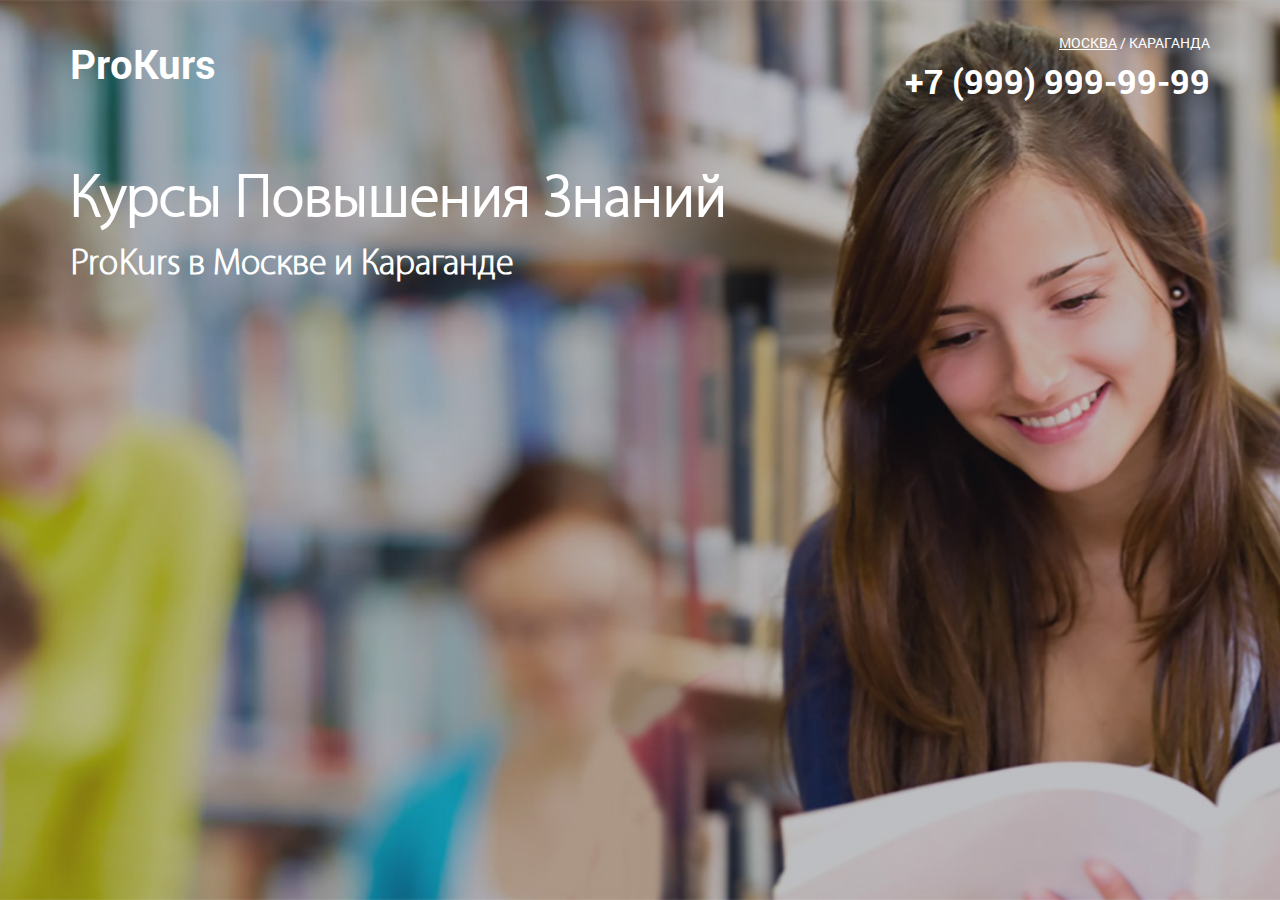
==== index.html @ 92098054 "Commen Project02" ====
<!DOCTYPE html>
<html>
<head>

	<meta charset="utf-8" />

	<title>Заголовок</title>
	<meta content="" name="description" />
	<link rel="shortcut icon" href="favicon.png" />

	<meta http-equiv="X-UA-Compatible" content="IE=edge" />
	<meta name="viewport" content="width=device-width, initial-scale=1.0" />

	<link rel="stylesheet" href="libs/bootstrap/bootstrap-grid-3.3.2.min.css" />
	<link rel="stylesheet" href="libs/myFonts/stylesheet.css" />
	<link rel="stylesheet" href="css/fonts.css" />
	<link rel="stylesheet" href="css/main.css" />
	<link rel="stylesheet" href="css/media.css" />

</head>
<body>

	<header>
		<div class="container">
			<div class="row">
				<div class="top_line">
					<div class="col-md-6 col-sm-6">
						<div class="logo">ProKurs</div>
					</div>
					<div class="col-md-6 col-sm-6">
						<div class="top_phone">
							<div class="wrapper">
								<div class="tabs">
									<span class="tab">Москва</span> /
									<span class="tab">Караганда</span>
								</div>
								<div class="tab_content">
									<div class="tab_item">+7 (999) 999-99-99</div>
									<div class="tab_item">+7 (888) 888-88-88</div>
								</div>
							</div>
						</div>
					</div>
				</div>
			</div>
			<div class="row">
				<div class="top_header">
					<div class="col-md-12">
						<h1>Курсы Повышения Знаний</h1>
						<h2>ProKurs в Москве и Караганде</h2>
					</div>
				</div>
			</div>
		</div>
	</header>

	<div class="hidden"></div>

	<!--[if lt IE 9]>
	<script src="libs/html5shiv/es5-shim.min.js"></script>
	<script src="libs/html5shiv/html5shiv.min.js"></script>
	<script src="libs/html5shiv/html5shiv-printshiv.min.js"></script>
	<script src="libs/respond/respond.min.js"></script>
<![endif]-->

<script src="libs/jquery/jquery-1.11.2.min.js"></script>
<script src="libs/modernizr/modernizr.js"></script>

<script src="js/common.js"></script>

<!-- Yandex.Metrika counter --><!-- /Yandex.Metrika counter -->
<!-- Google Analytics counter --><!-- /Google Analytics counter -->

</body>
</html>
---- libs/myFonts/stylesheet.css ----
@font-face {
	font-family: 'myFont';
	src: url('myfont-webfont.woff2') format('woff2'),
	url('myfont-webfont.woff') format('woff');
	font-weight: normal;
	font-style: normal;

}
.my {
	font-family: "myFont";
	font-size: 100px;
	display: inline-block;
	font-style: normal;
	text-rendering: auto;
	-webkit-font-smoothing: antialised;
	-moz-osx-font-smoothing: grayscale;
}
.my.my_a::before {
	content: 'a';
}
.my.my_b::before {
	content: 'b';
}
.my.my_c::before {
	content: 'c';
}
.my.my_d::before {
	content: 'd';
}
.my.my_e::before {
	content: 'e';
}
.my.my_f::before {
	content: 'f';
}
.my.my_g::before {
	content: 'g';
}
.my.my_h::before {
	content: 'h';
}
.my.my_i::before {
	content: 'i';
}
.my.my_j::before {
	content: 'j';
}
---- css/fonts.css ----
@font-face {
  font-family: "RobotoRegular";
  font-style: normal;
  font-weight: normal;
  src: url("../fonts/RobotoRegular/RobotoRegular.eot?#iefix") format("embedded-opentype"), url("../fonts/RobotoRegular/RobotoRegular.woff") format("woff"), url("../fonts/RobotoRegular/RobotoRegular.ttf") format("truetype"); }

@font-face {
  font-family: "RobotoBold";
  font-style: normal;
  font-weight: normal;
  src: url("../fonts/RobotoBold/RobotoBold.eot?#iefix") format("embedded-opentype"), url("../fonts/RobotoBold/RobotoBold.woff") format("woff"), url("../fonts/RobotoBold/RobotoBold.ttf") format("truetype"); }

@font-face {
  font-family: "CleanvertisingLight";
  font-style: normal;
  font-weight: normal;
  src: url("../fonts/CleanvertisingLight/CleanvertisingLight.eot?#iefix") format("embedded-opentype"), url("../fonts/CleanvertisingLight/CleanvertisingLight.woff") format("woff"), url("../fonts/CleanvertisingLight/CleanvertisingLight.ttf") format("truetype"); }

@font-face {
  font-family: "BadScriptRegular";
  font-style: normal;
  font-weight: normal;
  src: url("../fonts/BadScriptRegular/BadScriptRegular.eot?#iefix") format("embedded-opentype"), url("../fonts/BadScriptRegular/BadScriptRegular.woff") format("woff"), url("../fonts/BadScriptRegular/BadScriptRegular.ttf") format("truetype"); }
---- css/main.css ----
body {
  font-family: "RobotoRegular", sans-serif;
  color: #333;
  font-weight: normal;
  font-size: 14px;
  min-width: 320px;
  position: relative;
  line-height: 1.6;
  -webkit-font-smoothing: antialised;
}

h1 {
  color: #fff;
  font-size: 60px;
  line-height: 56px;
  font-weight: bold;
  font-family: "CleanvertisingLight", sans-serif;
  margin: 0;
}

section {
  padding: 58px 0 68px;
}

section.s_dark h2, section.s_dark h3, section.s_dark p {
  color: #fff;
}

section h2 {
  color: #003469;
  font-size: 50px;
  line-height: 56px;
  font-size: 50px;
  margin-bottom: 50px;
}

body input:focus:required:invalid,
body textarea:focus:required:invalid {
  color: red;
}

body input:required:valid,
body textarea:required:valid {
  color: green;
}

.hidden {
  display: none;
}

header {
  min-height: 640px;
  background-image: url(../img/top_bg.jpg);
  background-position: top center;
  background-size: cover;
  color: #fff;
  padding-top: 32px;
}

.logo {
  font-size: 40px;
  font-family: "RobotoBold", sans-serif;
  font-weight: bold;
}

.top_phone {
  text-align: right;
}

.top_phone .wrapper .tab {
  text-transform: uppercase;
  cursor: pointer;
}

.top_phone .wrapper .active {
  text-decoration: underline;
}

.top_phone .tab_item {
  display: none;
  font-size: 34px;
  font-family: "RobotoBold", sans-sarif;
}

.top_phone .tab_item:first-child {
  display: block;
}

.top_header {
  margin-top: 60px;
}

.top_header h2 {
  margin: 10px 0 0;
  font-family: "CleanvertisingLight", sans-serif;
  font-size: 36px;
}
---- css/media.css ----
/*==========  Desktop First Method  ==========*/

/* Large Devices, Wide Screens */
@media only screen and (max-width : 1200px) {

}

/* Medium Devices, Desktops */
@media only screen and (max-width : 992px) {

}

/* Small Devices, Tablets */
@media only screen and (max-width : 768px) {
	.top_phone, .logo, .top_header h1, .top_header h2{
		text-align: center;
	}
	.logo{
		margin-bottom: 15px;
	}
	.top_phone .tab_item {
		font-size: 30px;
	}
}

/* Extra Small Devices, Phones */
@media only screen and (max-width : 480px) {
	.top_header {
		margin-top: 30px;
	}
	.top_header h1 {
		font-size: 50px;
		line-height: 50px;
	}
	.top_header h2{
		font-size: 28px;
	}
}

/* Custom, iPhone Retina */
@media only screen and (max-width : 320px) {
	
}


/*==========  Mobile First Method  ==========*/

/* Custom, iPhone Retina */
@media only screen and (min-width : 320px) {

}

/* Extra Small Devices, Phones */
@media only screen and (min-width : 480px) {

}

/* Small Devices, Tablets */
@media only screen and (min-width : 768px) {

}

/* Medium Devices, Desktops */
@media only screen and (min-width : 992px) {

}

 /* Large Devices, Wide Screens */
@media only screen and (min-width : 1200px) {

}
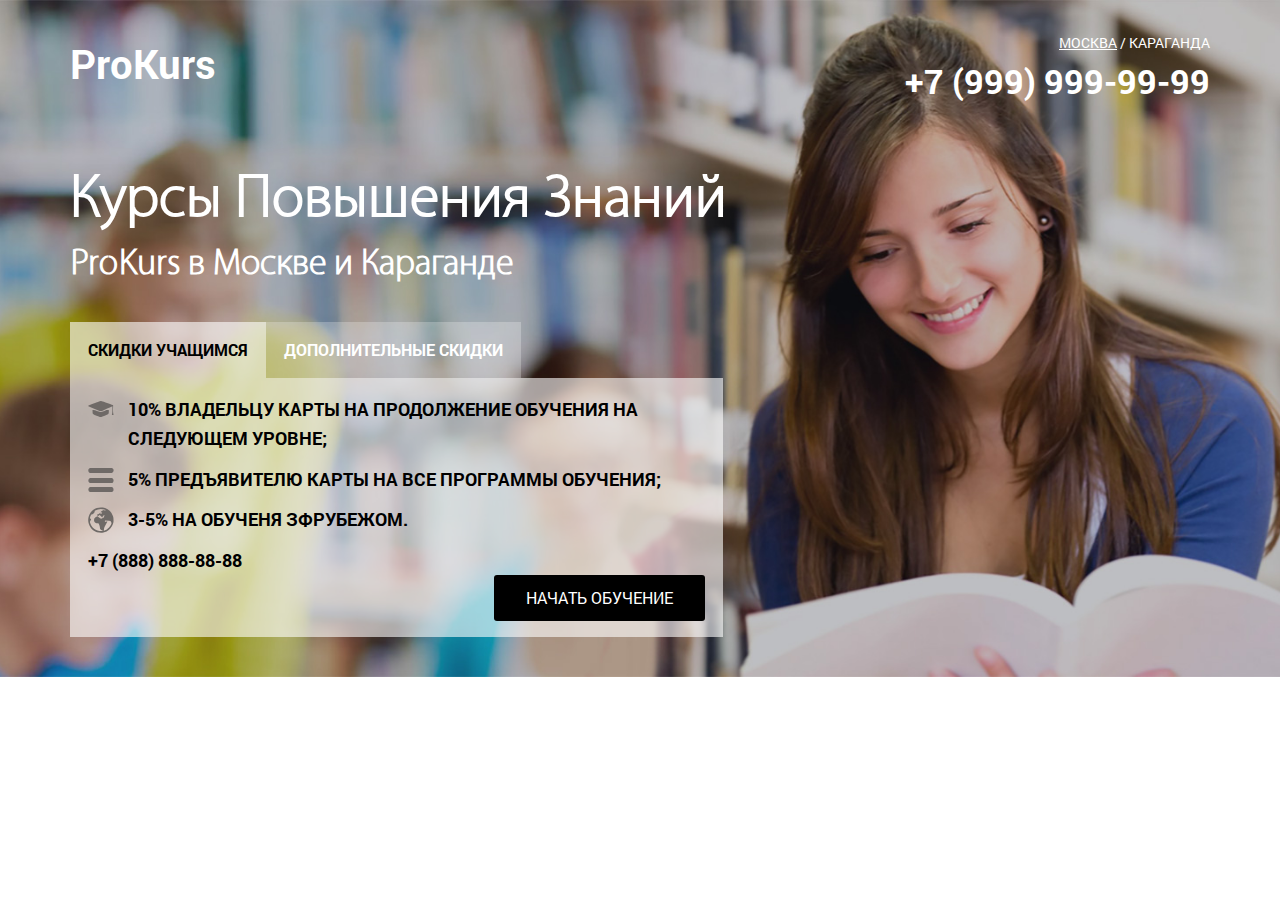
==== commit 4776e167: "Commen Project02" ====
--- a/index.html
+++ b/index.html
@@ -44,10 +44,33 @@
 				</div>
 			</div>
 			<div class="row">
-				<div class="top_header">
+				<div class="top_header clearfix">
 					<div class="col-md-12">
 						<h1>Курсы Повышения Знаний</h1>
 						<h2>ProKurs в Москве и Караганде</h2>
+					</div>
+				</div>
+				<div class="tabs_header clearfix">
+					<div class="col-md-7">
+						<div class="wrapper">
+							<div class="tabs clearfix">
+								<span class="tab">Скидки учащимся</span>
+								<span class="tab">Дополнительные скидки</span>
+							</div>
+							<div class="tab_content">
+								<div class="tab_item">
+									<ul>
+										<li><i class="my my_a"></i>10% владельцу карты на продолжение обучения на следующем уровне;</li>
+											<li><i class="my my_b"></i>5% предъявителю карты на все программы обучения;</li>
+											<li><i class="my my_c"></i>3-5% на обученя зфрубежом.</li>
+									</ul>
+								</div>
+								<div class="tab_item">+7 (888) 888-88-88</div>
+								<div class="button_wrap">
+									<a href="#" class="button">Начать обучение</a>
+								</div>
+							</div>
+						</div>
 					</div>
 				</div>
 			</div>
--- a/libs/myFonts/stylesheet.css
+++ b/libs/myFonts/stylesheet.css
@@ -14,6 +14,7 @@
 	text-rendering: auto;
 	-webkit-font-smoothing: antialised;
 	-moz-osx-font-smoothing: grayscale;
+	text-transform: none;
 }
 .my.my_a::before {
 	content: 'a';
--- a/css/main.css
+++ b/css/main.css
@@ -55,6 +55,7 @@
   background-size: cover;
   color: #fff;
   padding-top: 32px;
+  padding-bottom: 40px;
 }
 
 .logo {
@@ -65,6 +66,10 @@
 
 .top_phone {
   text-align: right;
+}
+
+.top_phone .tab_item:first-child {
+  display: block;
 }
 
 .top_phone .wrapper .tab {
@@ -82,10 +87,6 @@
   font-family: "RobotoBold", sans-sarif;
 }
 
-.top_phone .tab_item:first-child {
-  display: block;
-}
-
 .top_header {
   margin-top: 60px;
 }
@@ -95,3 +96,77 @@
   font-family: "CleanvertisingLight", sans-serif;
   font-size: 36px;
 }
+
+.tabs_header {
+  margin-top: 30px;
+}
+
+.tabs_header ul, .tabs_header li {
+  list-style-type: none;
+  margin: 0;
+  padding: 0;
+}
+
+.tabs_header li {
+  padding-left: 40px;
+  position: relative;
+  margin-bottom: 12px;
+}
+
+.tabs_header i {
+  position: absolute;
+  left: 0;
+  top: 0;
+  line-height: 100px;
+  color: #6F6A67;
+}
+
+.tabs_header .tabs span {
+  display: inline-block;
+  background-color: rgba(255, 255, 255, 0.25);
+  padding: 15px 18px;
+  text-transform: uppercase;
+  cursor: pointer;
+  float: left;
+  font-family: "RobotoBold", sans-serif;
+  font-size: 16px;
+  -webkit-transition: all 0.25s ease;
+  -moz-transition: all 0.25s ease;
+  -o-transition: all 0.25s ease;
+  transition: all 0.25s ease;
+}
+
+.tabs_header .tabs span.active {
+  background-color: rgba(255, 255, 255, 0.6);
+  color: #000;
+}
+
+.tabs_header .tab_content {
+  background-color: rgba(255, 255, 255, 0.6);
+  padding: 17px 18px 16px;
+  color: #000;
+  text-transform: uppercase;
+  font-family: "RobotoBold", sans-sarif;
+  font-size: 18px;
+}
+
+.tab_content .button_wrap .button {
+  border: none;
+  cursor: pointer;
+  display: inline-block;
+  height: 46px;
+  line-height: 46px;
+  padding: 0 32px;
+  background-color: #000;
+  text-transform: uppercase;
+  text-align: center;
+  border-radius: 3px;
+  color: #fff;
+  text-decoration: none;
+  font-family: "RobotoRegular", sans-sarif;
+  font-size: 16px;
+}
+
+.tab_content .button_wrap {
+  text-align: right;
+}
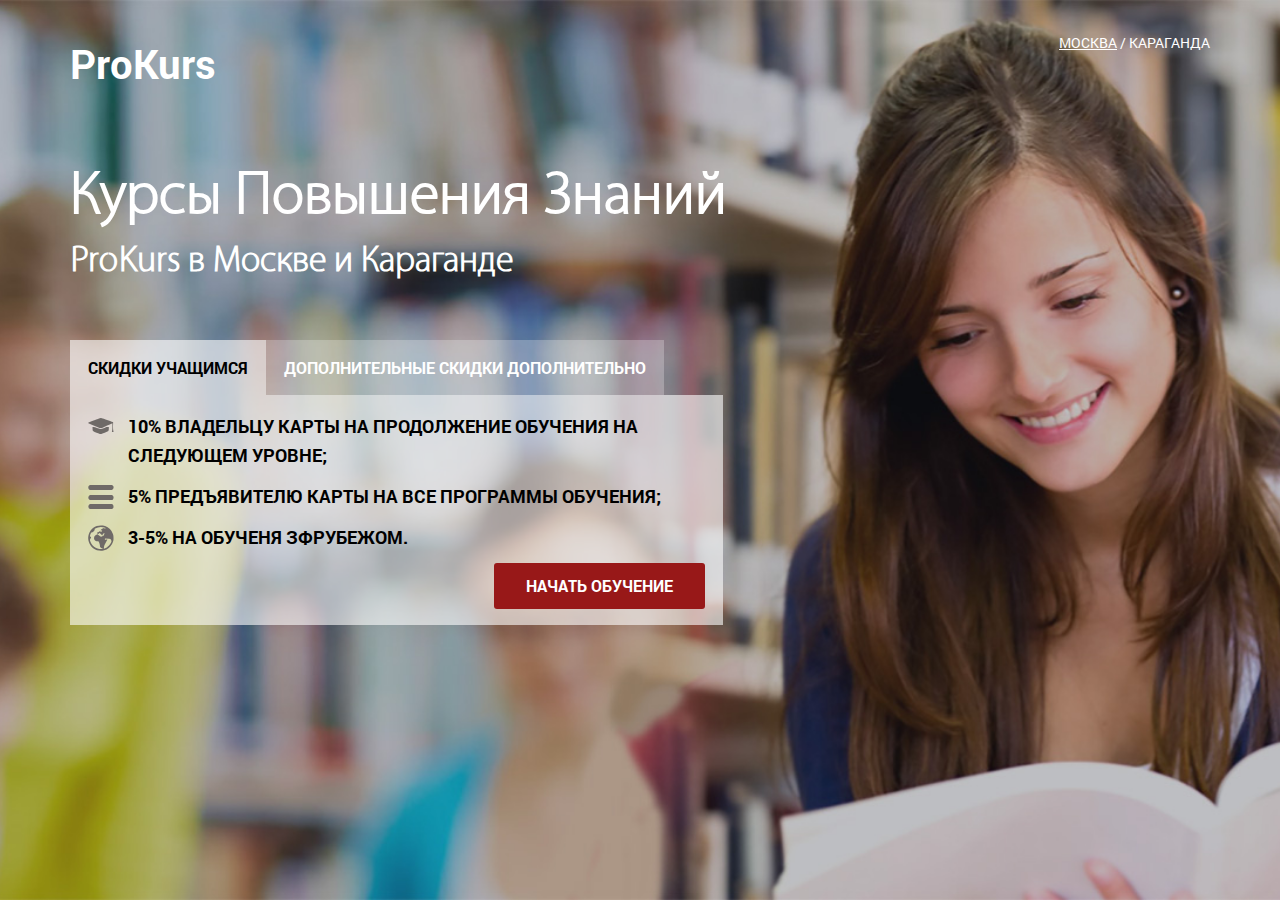
==== commit f1c9eaa9: "Comm" ====
--- a/index.html
+++ b/index.html
@@ -55,7 +55,10 @@
 						<div class="wrapper">
 							<div class="tabs clearfix">
 								<span class="tab">Скидки учащимся</span>
-								<span class="tab">Дополнительные скидки</span>
+								<span class="tab">
+									<span class="hiddem-sm hiddem-xs">Дополнительные скидки</span>
+									<span class="hiddem-md hiddem-lg">Дополнительно</span>									
+								</span>
 							</div>
 							<div class="tab_content">
 								<div class="tab_item">
@@ -67,7 +70,7 @@
 								</div>
 								<div class="tab_item">+7 (888) 888-88-88</div>
 								<div class="button_wrap">
-									<a href="#" class="button">Начать обучение</a>
+									<a href="#" class="button btn_red">Начать обучение</a>
 								</div>
 							</div>
 						</div>
--- a/css/main.css
+++ b/css/main.css
@@ -68,10 +68,6 @@
   text-align: right;
 }
 
-.top_phone .tab_item:first-child {
-  display: block;
-}
-
 .top_phone .wrapper .tab {
   text-transform: uppercase;
   cursor: pointer;
@@ -88,7 +84,7 @@
 }
 
 .top_header {
-  margin-top: 60px;
+  margin-top: 70px;
 }
 
 .top_header h2 {
@@ -98,7 +94,15 @@
 }
 
 .tabs_header {
-  margin-top: 30px;
+  margin-top: 50px;
+}
+
+.tabs_header .tab_item {
+  display: none;
+}
+
+.tabs_header .tab_item:first-child {
+  display: block;
 }
 
 .tabs_header ul, .tabs_header li {
@@ -121,7 +125,7 @@
   color: #6F6A67;
 }
 
-.tabs_header .tabs span {
+.tabs_header .tabs .tab {
   display: inline-block;
   background-color: rgba(255, 255, 255, 0.25);
   padding: 15px 18px;
@@ -136,7 +140,7 @@
   transition: all 0.25s ease;
 }
 
-.tabs_header .tabs span.active {
+.tabs_header .tabs .tab.active {
   background-color: rgba(255, 255, 255, 0.6);
   color: #000;
 }
@@ -150,7 +154,7 @@
   font-size: 18px;
 }
 
-.tab_content .button_wrap .button {
+.button {
   border: none;
   cursor: pointer;
   display: inline-block;
@@ -163,10 +167,32 @@
   border-radius: 3px;
   color: #fff;
   text-decoration: none;
-  font-family: "RobotoRegular", sans-sarif;
+  font-family: "RobotoBold", sans-sarif;
   font-size: 16px;
 }
 
-.tab_content .button_wrap {
+.button.btn_red {
+  background-color: #981818;
+}
+
+.button.btn_green {
+  background-color: #67bc5c;
+}
+
+.button.btn_blue {
+  background-color: #003469;
+}
+
+.button.btn_white {
+  background-color: #fff;
+  color: #000;
+}
+
+.button_wrap {
   text-align: right;
 }
+
+a.button {
+  color: #fff;
+  text-decoration: none;
+}
--- a/css/media.css
+++ b/css/media.css
@@ -21,6 +21,7 @@
 	.top_phone .tab_item {
 		font-size: 30px;
 	}
+	
 }
 
 /* Extra Small Devices, Phones */
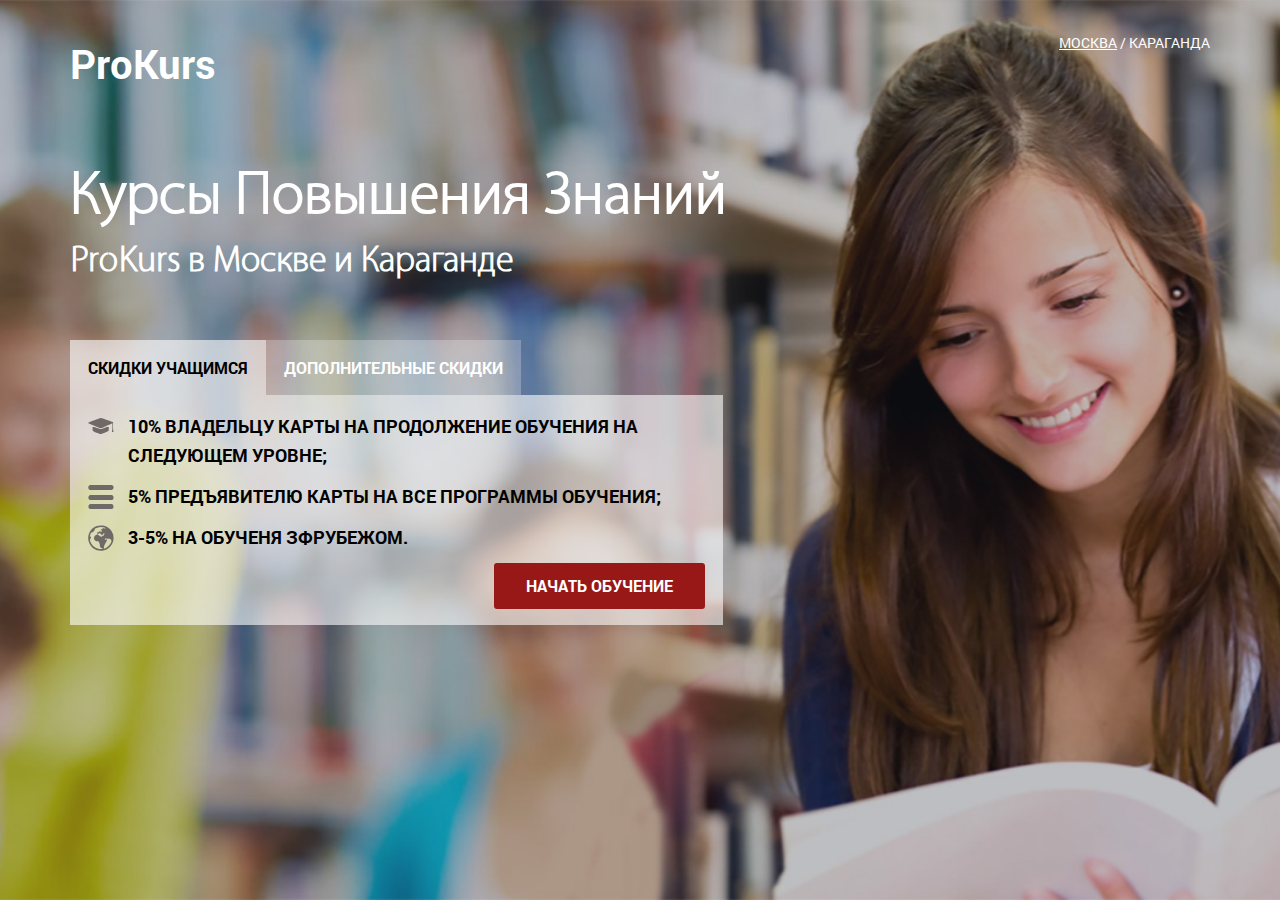
==== commit a85b5990: "comm" ====
--- a/index.html
+++ b/index.html
@@ -56,8 +56,8 @@
 							<div class="tabs clearfix">
 								<span class="tab">Скидки учащимся</span>
 								<span class="tab">
-									<span class="hiddem-sm hiddem-xs">Дополнительные скидки</span>
-									<span class="hiddem-md hiddem-lg">Дополнительно</span>									
+									<span class="hidden-sm hidden-xs">Дополнительные скидки</span>
+									<span class="hidden-md hidden-lg">Дополнительно</span>									
 								</span>
 							</div>
 							<div class="tab_content">
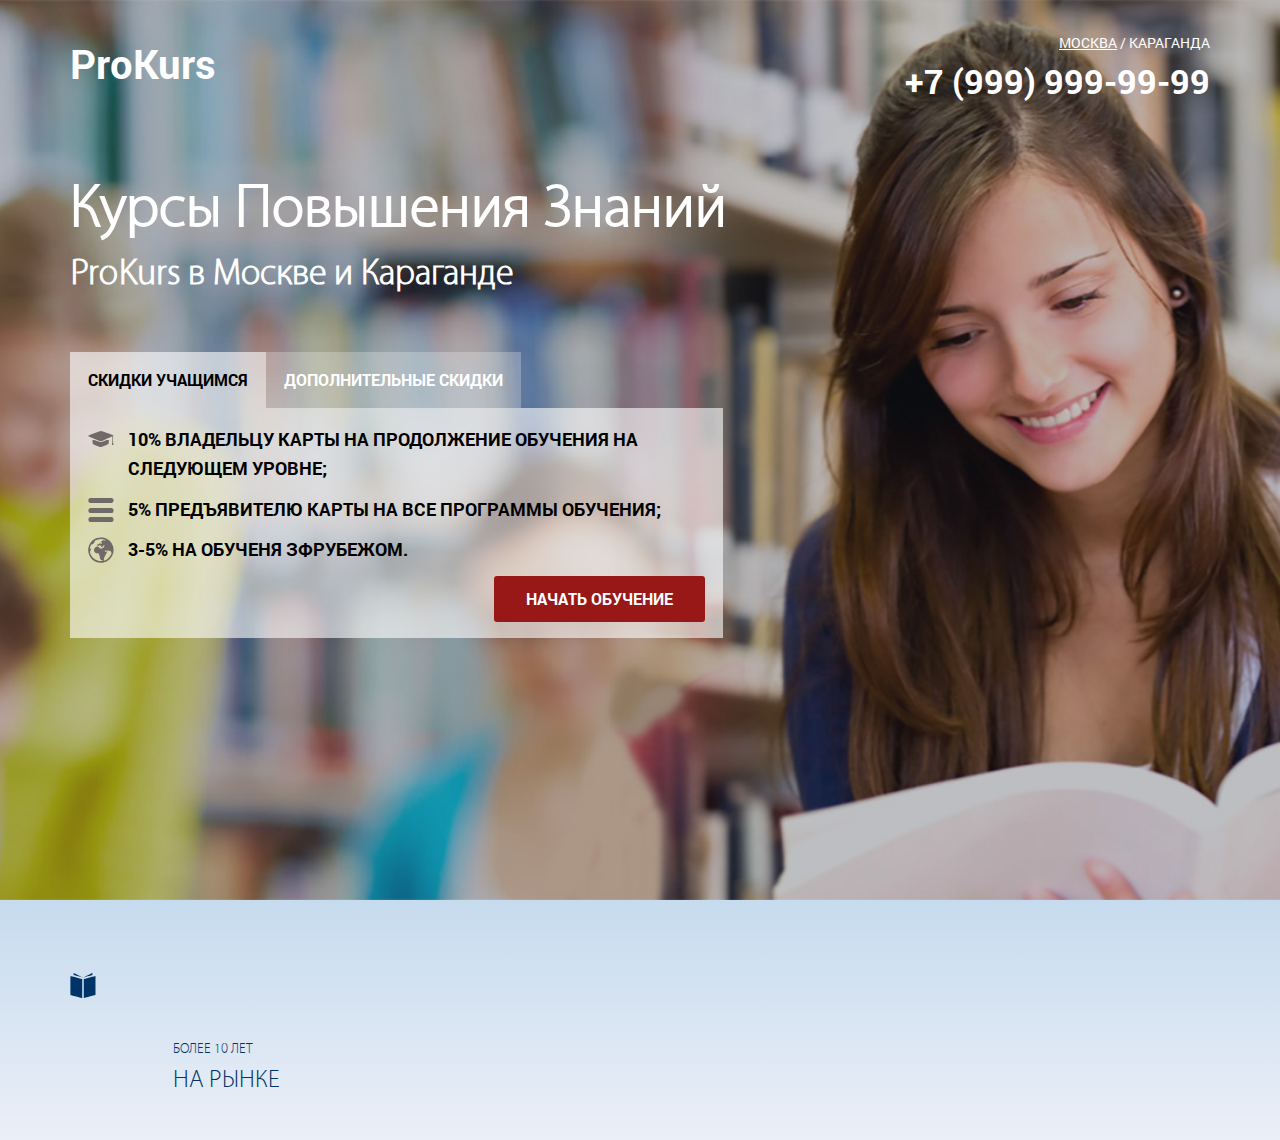
==== commit 68e2c8cf: "comment" ====
--- a/index.html
+++ b/index.html
@@ -68,7 +68,9 @@
 											<li><i class="my my_c"></i>3-5% на обученя зфрубежом.</li>
 									</ul>
 								</div>
-								<div class="tab_item">+7 (888) 888-88-88</div>
+								<div class="tab_item">
+									<p>Lorem ipsum dolor sit amet, consectetur adipisicing elit. Nostrum, distinctio fugit quia inventore quo consequuntur commodi error eaque quis beatae sunt minima unde, odit architecto saepe fugiat sapiente voluptate accusamus.</p>
+								</div>
 								<div class="button_wrap">
 									<a href="#" class="button btn_red">Начать обучение</a>
 								</div>
@@ -79,6 +81,24 @@
 			</div>
 		</div>
 	</header>
+	<section class="s_tizers">
+		<div class="container">
+			<div class="row">
+				<div class="col-md-3">
+					<div class="tiz_img">
+						<i class="my my_e"></i>
+					</div>
+					<div class="tiz_descr">
+						<span>Более 10 лет</span>
+						<strong>На рынке</strong>
+					</div>
+				</div>
+				<div class="col-md-3"></div>
+				<div class="col-md-3"></div>
+				<div class="col-md-3"></div>
+			</div>
+		</div>
+	</section>
 
 	<div class="hidden"></div>
 
--- a/css/main.css
+++ b/css/main.css
@@ -77,10 +77,14 @@
   text-decoration: underline;
 }
 
-.top_phone .tab_item {
+.top_phone .wrapper .tab_item {
   display: none;
   font-size: 34px;
   font-family: "RobotoBold", sans-sarif;
+}
+
+.top_phone .wrapper .tab_item:first-child {
+  display: block;
 }
 
 .top_header {
@@ -196,3 +200,31 @@
   color: #fff;
   text-decoration: none;
 }
+
+.s_tizers {
+  background-color: #c6dBee;
+  background-image: -webkit-linear-gradient(#c6dBee, #eBeff7);
+  background-image: -webkit-gradient(linear, left top, left bottom, from(#c6dBee), to(#eBeff7));
+  background-image: -o-linear-gradient(#c6dBee, #eBeff7);
+  background-image: linear-gradient(#c6dBee, #eBeff7);
+  color: #003469;
+  font-family: "CleanvertisingLight", sans-serif;
+  text-transform: uppercase;
+  padding: 40px 0;
+}
+
+.s_tizers span {
+  font-size: 14px;
+  display: block;
+}
+
+.s_tizers strong {
+  font-weight: normal;
+  font-size: 25px;
+}
+
+.tiz_img,
+.tiz_descr {
+  display: inline-block;
+  vertical-align: bottom;
+}
--- a/css/media.css
+++ b/css/media.css
@@ -18,10 +18,6 @@
 	.logo{
 		margin-bottom: 15px;
 	}
-	.top_phone .tab_item {
-		font-size: 30px;
-	}
-	
 }
 
 /* Extra Small Devices, Phones */
@@ -35,6 +31,13 @@
 	}
 	.top_header h2{
 		font-size: 28px;
+	}
+	.tabs_header .tabs .tab {
+		font-size: 13px;
+		padding: 15px 11px;
+	}
+	.button_wrap {
+		text-align: center;
 	}
 }
 
@@ -69,4 +72,18 @@
  /* Large Devices, Wide Screens */
 @media only screen and (min-width : 1200px) {
 
+}
+
+@media (min-height: 760px) and (min-width: 1400px) {
+	.tabs_header {
+		position: absolute;
+		bottom: 80;
+	}
+	.tabs_header > div {
+		width: 100%;
+		max-width: 660px;
+	}
+	.top_header {
+		margin-top: 150px;
+	}
 }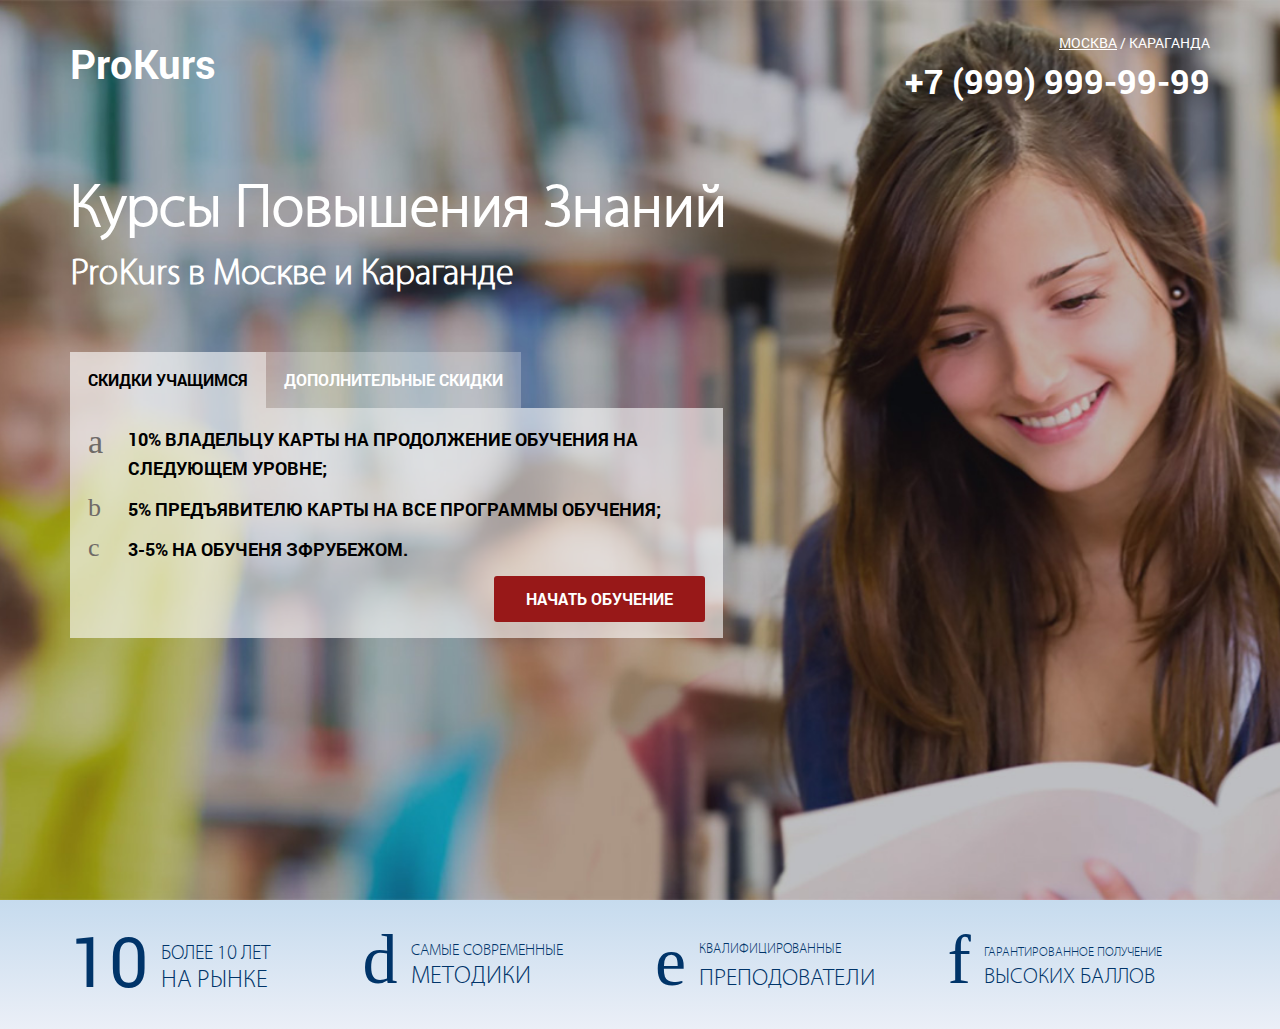
==== commit 7eb9c68c: "comment" ====
--- a/index.html
+++ b/index.html
@@ -84,18 +84,40 @@
 	<section class="s_tizers">
 		<div class="container">
 			<div class="row">
-				<div class="col-md-3">
+				<div class="col-md-3 col-sm-6">
 					<div class="tiz_img">
-						<i class="my my_e"></i>
+						<i class="my">10</i>
 					</div>
 					<div class="tiz_descr">
 						<span>Более 10 лет</span>
 						<strong>На рынке</strong>
 					</div>
 				</div>
-				<div class="col-md-3"></div>
-				<div class="col-md-3"></div>
-				<div class="col-md-3"></div>
+				<div class="col-md-3 col-sm-6">
+					<div class="tiz_img">
+						<i class="my my_d"></i>
+					</div>
+					<div class="tiz_descr">
+						<span>Самые современные</span>
+						<strong>Методики</strong>
+					</div>
+				</div>
+				<div class="col-md-3 col-sm-6">
+					<div class="tiz_img">
+						<i class="my my_e"></i>
+					</div>
+					<div class="tiz_descr">
+						<span>Квалифицированные</span>
+						<strong>Преподователи</strong>
+					</div>
+				</div>
+				<div class="col-md-3 col-sm-6"><div class="tiz_img">
+						<i class="my my_f"></i>
+					</div>
+					<div class="tiz_descr">
+						<span>Гарантированное получение</span>
+						<strong>Высоких баллов</strong>
+					</div></div>
 			</div>
 		</div>
 	</section>
--- a/libs/myFonts/stylesheet.css
+++ b/libs/myFonts/stylesheet.css
@@ -8,7 +8,7 @@
 }
 .my {
 	font-family: "myFont";
-	font-size: 100px;
+	font-size: 26px;
 	display: inline-block;
 	font-style: normal;
 	text-rendering: auto;
--- a/css/main.css
+++ b/css/main.css
@@ -125,8 +125,13 @@
   position: absolute;
   left: 0;
   top: 0;
-  line-height: 100px;
+  line-height: 26px;
   color: #6F6A67;
+}
+
+.tabs_header .my.my_a {
+  line-height: 34px;
+  font-size: 34px;
 }
 
 .tabs_header .tabs .tab {
@@ -210,7 +215,7 @@
   color: #003469;
   font-family: "CleanvertisingLight", sans-serif;
   text-transform: uppercase;
-  padding: 40px 0;
+  padding: 35px 0 0;
 }
 
 .s_tizers span {
@@ -220,7 +225,11 @@
 
 .s_tizers strong {
   font-weight: normal;
-  font-size: 25px;
+  font-size: 24px;
+}
+
+.s_tizers .row > div {
+  margin-bottom: 35px;
 }
 
 .tiz_img,
@@ -228,3 +237,55 @@
   display: inline-block;
   vertical-align: bottom;
 }
+
+.tiz_img i {
+  font-size: 70px;
+  line-height: 50px;
+  margin-right: 10px;
+}
+
+.s_tizers .row > div:nth-child(1) i {
+  font-family: "RobotoRegular",sans-serif;
+}
+
+.s_tizers .row > div:nth-child(1) strong {
+  font-size: 25px;
+  line-height: 28px;
+}
+
+.s_tizers .row > div:nth-child(1) span {
+  font-size: 20px;
+  line-height: 26px;
+}
+
+.s_tizers .row > div:nth-child(2) strong {
+  font-size: 25px;
+  line-height: 28px;
+}
+
+.s_tizers .row > div:nth-child(2) span {
+  font-size: 16px;
+  line-height: 24px;
+}
+
+.s_tizers .row > div:nth-child(2) i {
+  position: relative;
+}
+
+.s_tizers .row > div:nth-child(3) strong {
+  line-height: 28px;
+}
+
+.s_tizers .row > div:nth-child(3) span {
+  line-height: 28px;
+}
+
+.s_tizers .row > div:nth-child(4) span {
+  font-size: 13px;
+  line-height: 28px;
+}
+
+.s_tizers .row > div:nth-child(4) strong {
+  font-size: 22px;
+  line-height: 20px;
+}
--- a/css/media.css
+++ b/css/media.css
@@ -2,12 +2,24 @@
 
 /* Large Devices, Wide Screens */
 @media only screen and (max-width : 1200px) {
-
+	.s_tizers .row > div {
+		text-align: center;	
+	}
+	.tiz_descr {
+		display: block;
+		margin-top: 10px;
+	}
 }
 
 /* Medium Devices, Desktops */
 @media only screen and (max-width : 992px) {
-
+	.s_tizers .row > div {
+		text-align: left;	
+	}
+	.tiz_descr {
+		display: inline-block;
+		margin-top: 10px;
+	}	
 }
 
 /* Small Devices, Tablets */
@@ -17,6 +29,9 @@
 	}
 	.logo{
 		margin-bottom: 15px;
+	}
+	.top_phone .tab_item {
+		font-size: 30px;
 	}
 }
 
@@ -39,6 +54,7 @@
 	.button_wrap {
 		text-align: center;
 	}
+
 }
 
 /* Custom, iPhone Retina */
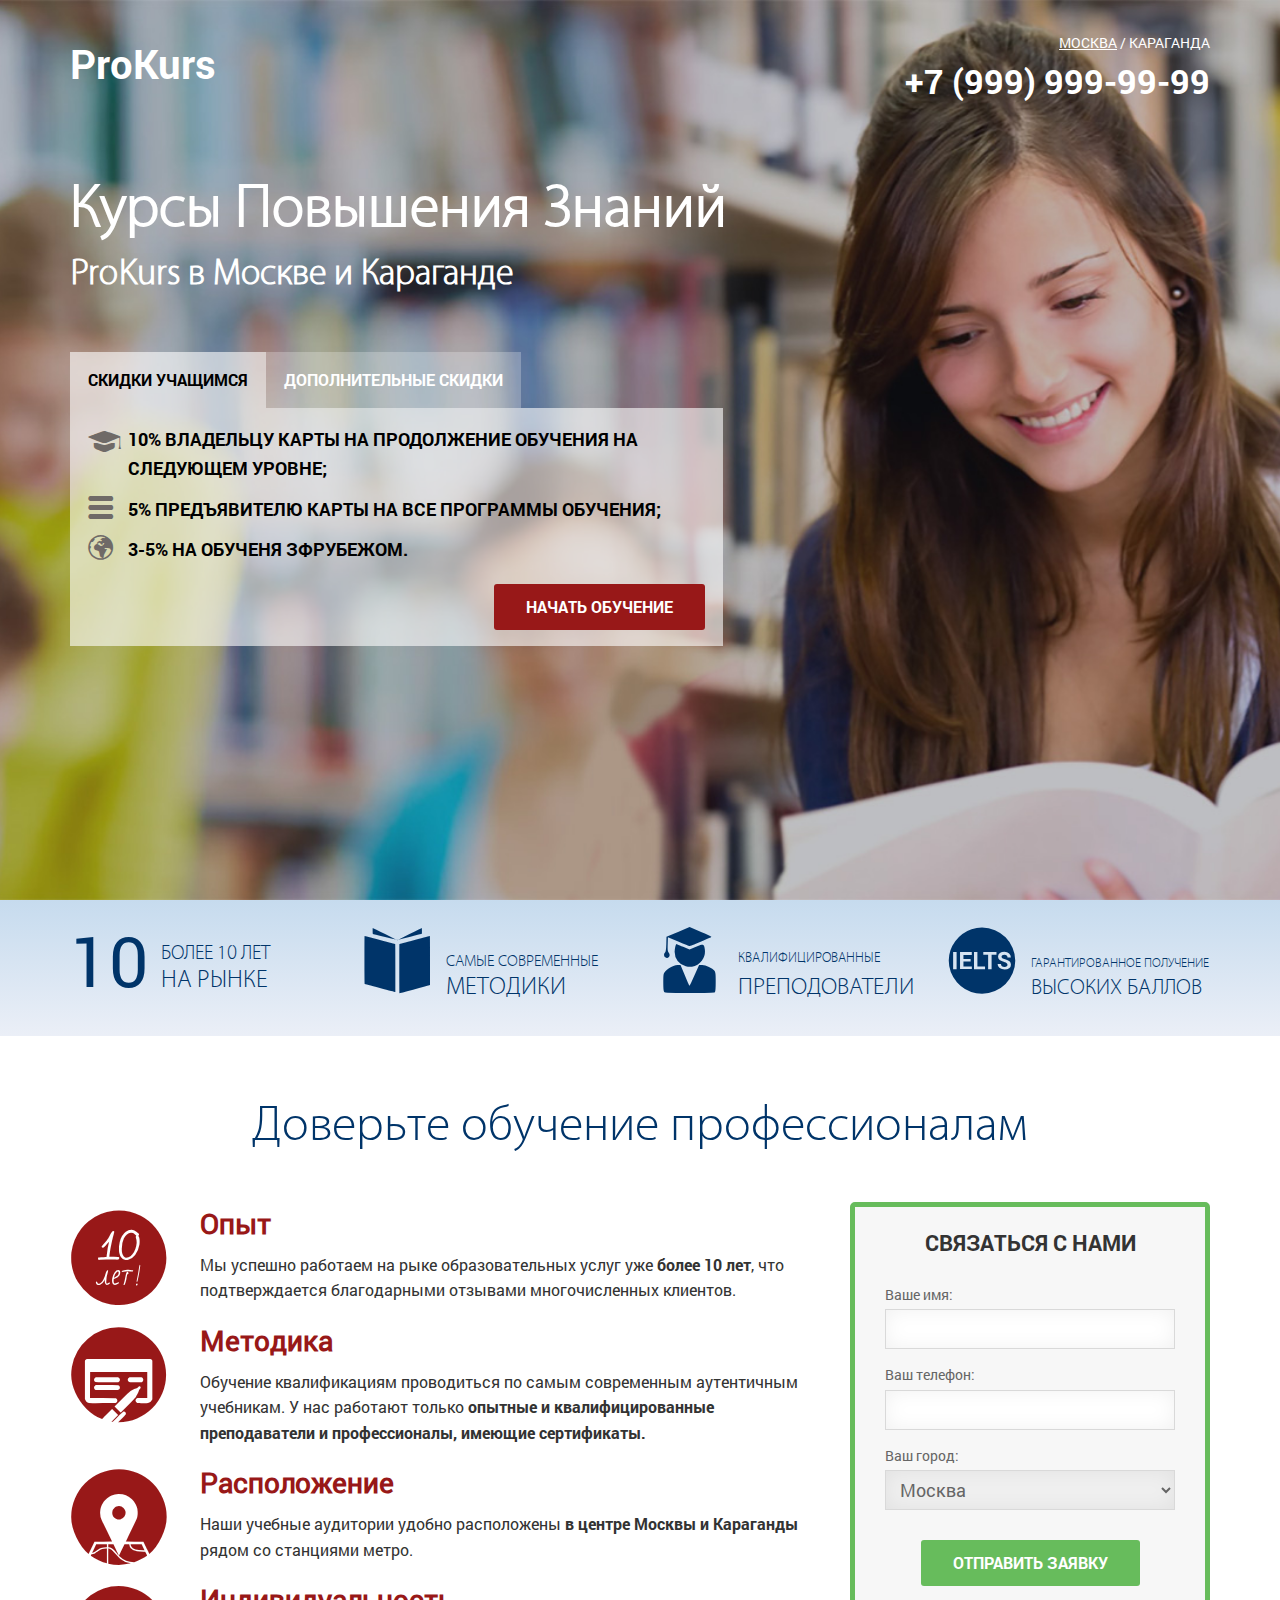
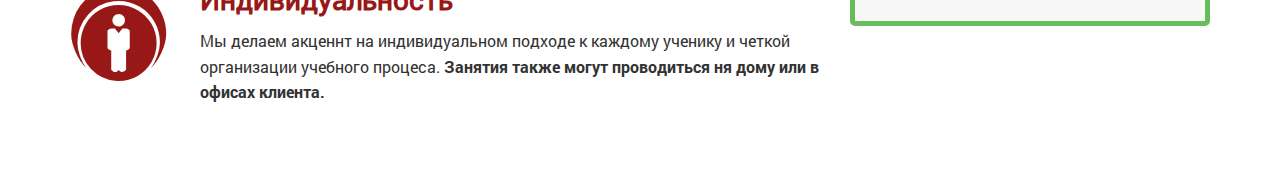
==== commit 1818d621: "comment" ====
--- a/index.html
+++ b/index.html
@@ -64,8 +64,8 @@
 								<div class="tab_item">
 									<ul>
 										<li><i class="my my_a"></i>10% владельцу карты на продолжение обучения на следующем уровне;</li>
-											<li><i class="my my_b"></i>5% предъявителю карты на все программы обучения;</li>
-											<li><i class="my my_c"></i>3-5% на обученя зфрубежом.</li>
+										<li><i class="my my_b"></i>5% предъявителю карты на все программы обучения;</li>
+										<li><i class="my my_c"></i>3-5% на обученя зфрубежом.</li>
 									</ul>
 								</div>
 								<div class="tab_item">
@@ -84,7 +84,7 @@
 	<section class="s_tizers">
 		<div class="container">
 			<div class="row">
-				<div class="col-md-3 col-sm-6">
+				<div class="col-md-3 col-sm-6 col-xs-6">
 					<div class="tiz_img">
 						<i class="my">10</i>
 					</div>
@@ -93,7 +93,7 @@
 						<strong>На рынке</strong>
 					</div>
 				</div>
-				<div class="col-md-3 col-sm-6">
+				<div class="col-md-3 col-sm-6 col-xs-6">
 					<div class="tiz_img">
 						<i class="my my_d"></i>
 					</div>
@@ -102,7 +102,7 @@
 						<strong>Методики</strong>
 					</div>
 				</div>
-				<div class="col-md-3 col-sm-6">
+				<div class="col-md-3 col-sm-6 col-xs-6">
 					<div class="tiz_img">
 						<i class="my my_e"></i>
 					</div>
@@ -111,18 +111,102 @@
 						<strong>Преподователи</strong>
 					</div>
 				</div>
-				<div class="col-md-3 col-sm-6"><div class="tiz_img">
+				<div class="col-md-3 col-sm-6 col-xs-6">
+					<div class="tiz_img">
 						<i class="my my_f"></i>
 					</div>
 					<div class="tiz_descr">
 						<span>Гарантированное получение</span>
 						<strong>Высоких баллов</strong>
 					</div></div>
-			</div>
-		</div>
-	</section>
-
-	<div class="hidden"></div>
+				</div>
+			</div>
+		</section>
+
+		<section class="s_pofi">
+			<div class="container">
+				<div class="row">
+					<div class="col-md-12">
+						<h2>Доверьте обучение профессионалам</h2>
+						<div class="row">
+							<div class="col-md-8">
+								<div class="row">
+									<div class="profi_item clearfix col-md-12 col-sm-12 col-xs-6">
+										<div class="row">
+											<div class="profi_left col-md-2 col-sm-2">
+												<i class="my my_j"></i>
+											</div>
+											<div class="profi_right col-md-10 col-sm-10">
+												<h3>Опыт</h3>
+												<p>Мы успешно работаем на рыке образовательных услуг уже <strong>более 10 лет</strong>, что подтверждается благодарными отзывами многочисленных клиентов.</p>
+											</div>
+										</div>
+									</div>
+									<div class="profi_item clearfix col-md-12 col-sm-12 col-xs-6">
+										<div class="row">
+											<div class="profi_left col-md-2 col-sm-2">
+												<i class="my my_g"></i>
+											</div>
+											<div class="profi_right col-md-10 col-sm-10">
+												<h3>Методика</h3>
+												<p>Обучение квалификациям проводиться по самым современным аутентичным учебникам. У нас работают только <strong>опытные и квалифицированные преподаватели и профессионалы, имеющие сертификаты.</strong></p>
+											</div>
+										</div>
+									</div>
+									<div class="profi_item clearfix col-md-12 col-sm-12 col-xs-6">
+										<div class="row">
+											<div class="profi_left col-md-2 col-sm-2">
+												<i class="my my_h"></i>
+											</div>
+											<div class="profi_right col-md-10 col-sm-10">
+												<h3>Расположение</h3>
+												<p>Наши учебные аудитории удобно расположены <strong>в центре Москвы и Караганды</strong> рядом со станциями метро.</p>
+											</div>
+										</div>
+									</div>
+									<div class="profi_item clearfix col-md-12 col-sm-12 col-xs-6">
+										<div class="row">
+											<div class="profi_left col-md-2 col-sm-2">
+												<i class="my my_i"></i>
+											</div>
+											<div class="profi_right col-md-10 col-sm-10">
+												<h3>Индивидуальность</h3>
+												<p>Мы делаем акценнт на индивидуальном подходе к каждому ученику и четкой организации учебного процеса.<strong> Занятия также могут проводиться ня дому или в офисах клиента.</strong></p>
+											</div>
+										</div>
+									</div>
+								</div>
+							</div>
+							<div class="col-md-4">
+								<form>
+									<h2>Связаться с нами</h2>
+									<label>
+										<span>Ваше имя:</span>
+										<input type="text" name="name" required />
+									</label>
+									<label>
+										<span>Ваш телефон:</span>
+										<input type="text" name="phone" required />
+									</label>
+									<label>
+										<span>Ваш город:</span>
+										<select name="city">
+											<option>Москва</option>
+											<option>Караганда</option>
+										</select>
+									</label>
+									<div class="button_wrap">
+										<button class="button btn_green">Отправить заявку</button>
+									</div>
+								</form>
+							</div>
+						</div>
+					</div>
+				</div>
+			</div>
+		</section>
+
+		<div class="hidden"></div>
 
 	<!--[if lt IE 9]>
 	<script src="libs/html5shiv/es5-shim.min.js"></script>
--- a/css/main.css
+++ b/css/main.css
@@ -19,7 +19,7 @@
 }
 
 section {
-  padding: 58px 0 68px;
+  padding: 18px 0 68px;
 }
 
 section.s_dark h2, section.s_dark h3, section.s_dark p {
@@ -32,11 +32,17 @@
   line-height: 56px;
   font-size: 50px;
   margin-bottom: 50px;
+  font-family: "CleanvertisingLight", sans-serif;
+  text-align: center;
+  font-weight: normal;
 }
 
 body input:focus:required:invalid,
 body textarea:focus:required:invalid {
   color: red;
+  -webkit-box-shadow: #981818 0 0 0 2px;
+  box-shadow: #981818 0 0 0 2px;
+  border-color: #981818;
 }
 
 body input:required:valid,
@@ -199,6 +205,7 @@
 
 .button_wrap {
   text-align: right;
+  margin-top: 20px;
 }
 
 a.button {
@@ -289,3 +296,80 @@
   font-size: 22px;
   line-height: 20px;
 }
+
+p strong {
+  font-family: "RobotoBold",sans-serif;
+  font-weight: normal;
+}
+
+.profi_left {
+  color: #981818;
+}
+
+.profi_left i {
+  font-size: 100px;
+  line-height: 110px;
+}
+
+.profi_right h3 {
+  display: inline-block;
+  margin: 0;
+  color: #981818;
+  font-size: 28px;
+}
+
+.profi_right p {
+  margin-top: 5px;
+  font-size: 16px;
+}
+
+form {
+  background-color: #F7F7F7;
+  padding: 25px 30px;
+  border: #67bc5c 5px solid;
+  border-radius: 5px;
+}
+
+form h2 {
+  text-transform: uppercase;
+  margin-top: 0;
+  margin-bottom: 30px;
+  font-family: "RobotoBold", sans-serif;
+  color: #333;
+  font-size: 22px;
+  line-height: 22px;
+}
+
+form label {
+  display: block;
+  margin-bottom: 15px;
+  color: #666;
+  font-size: 14px;
+}
+
+form input,
+form select {
+  display: block;
+  line-height: 40px;
+  height: 40px;
+  border: #D9D9D9 1px solid;
+  -webkit-box-shadow: 0 0 20px rgba(0, 0, 0, 0.06) inset;
+  box-shadow: 0 0 20px rgba(0, 0, 0, 0.06) inset;
+  width: 100%;
+  text-indent: 10px;
+  font-size: 18px;
+  margin-top: 3px;
+}
+
+form input:focus,
+form select:focus {
+  -webkit-box-shadow: #67bc5c 0 0 0 2px;
+  box-shadow: #67bc5c 0 0 0 2px;
+  border-radius: 3px;
+  border-color: #67bc5c;
+}
+
+form .button_wrap {
+  text-align: center;
+  margin: 30px 0 10px;
+}
--- a/css/media.css
+++ b/css/media.css
@@ -20,6 +20,9 @@
 		display: inline-block;
 		margin-top: 10px;
 	}	
+	.profi_item:last-child {
+		margin-bottom: 30px;
+	}
 }
 
 /* Small Devices, Tablets */
@@ -32,6 +35,21 @@
 	}
 	.top_phone .tab_item {
 		font-size: 30px;
+	}
+}
+
+@media only screen and (max-width : 600px) {
+	.profi_item {
+		width: 100%;
+		text-align: center;
+		margin-bottom: 25px;
+	}
+	.s_tizers .row > div {
+		text-align: center;	
+	}
+	.tiz_descr {
+		display: block;
+		margin-top: 10px;
 	}
 }
 
@@ -54,12 +72,23 @@
 	.button_wrap {
 		text-align: center;
 	}
-
+	section h2 {
+		font-size: 38px;
+		line-height: 42px;
+	}	
 }
 
 /* Custom, iPhone Retina */
-@media only screen and (max-width : 320px) {
-	
+@media only screen and (max-width : 380px) {
+	.s_tizers .row > div {
+		text-align: left;	
+		width: 100%;
+	}
+	.tiz_descr {
+		display: inline-block;
+		
+		margin-top: 10px;
+	}	
 }
 
 
